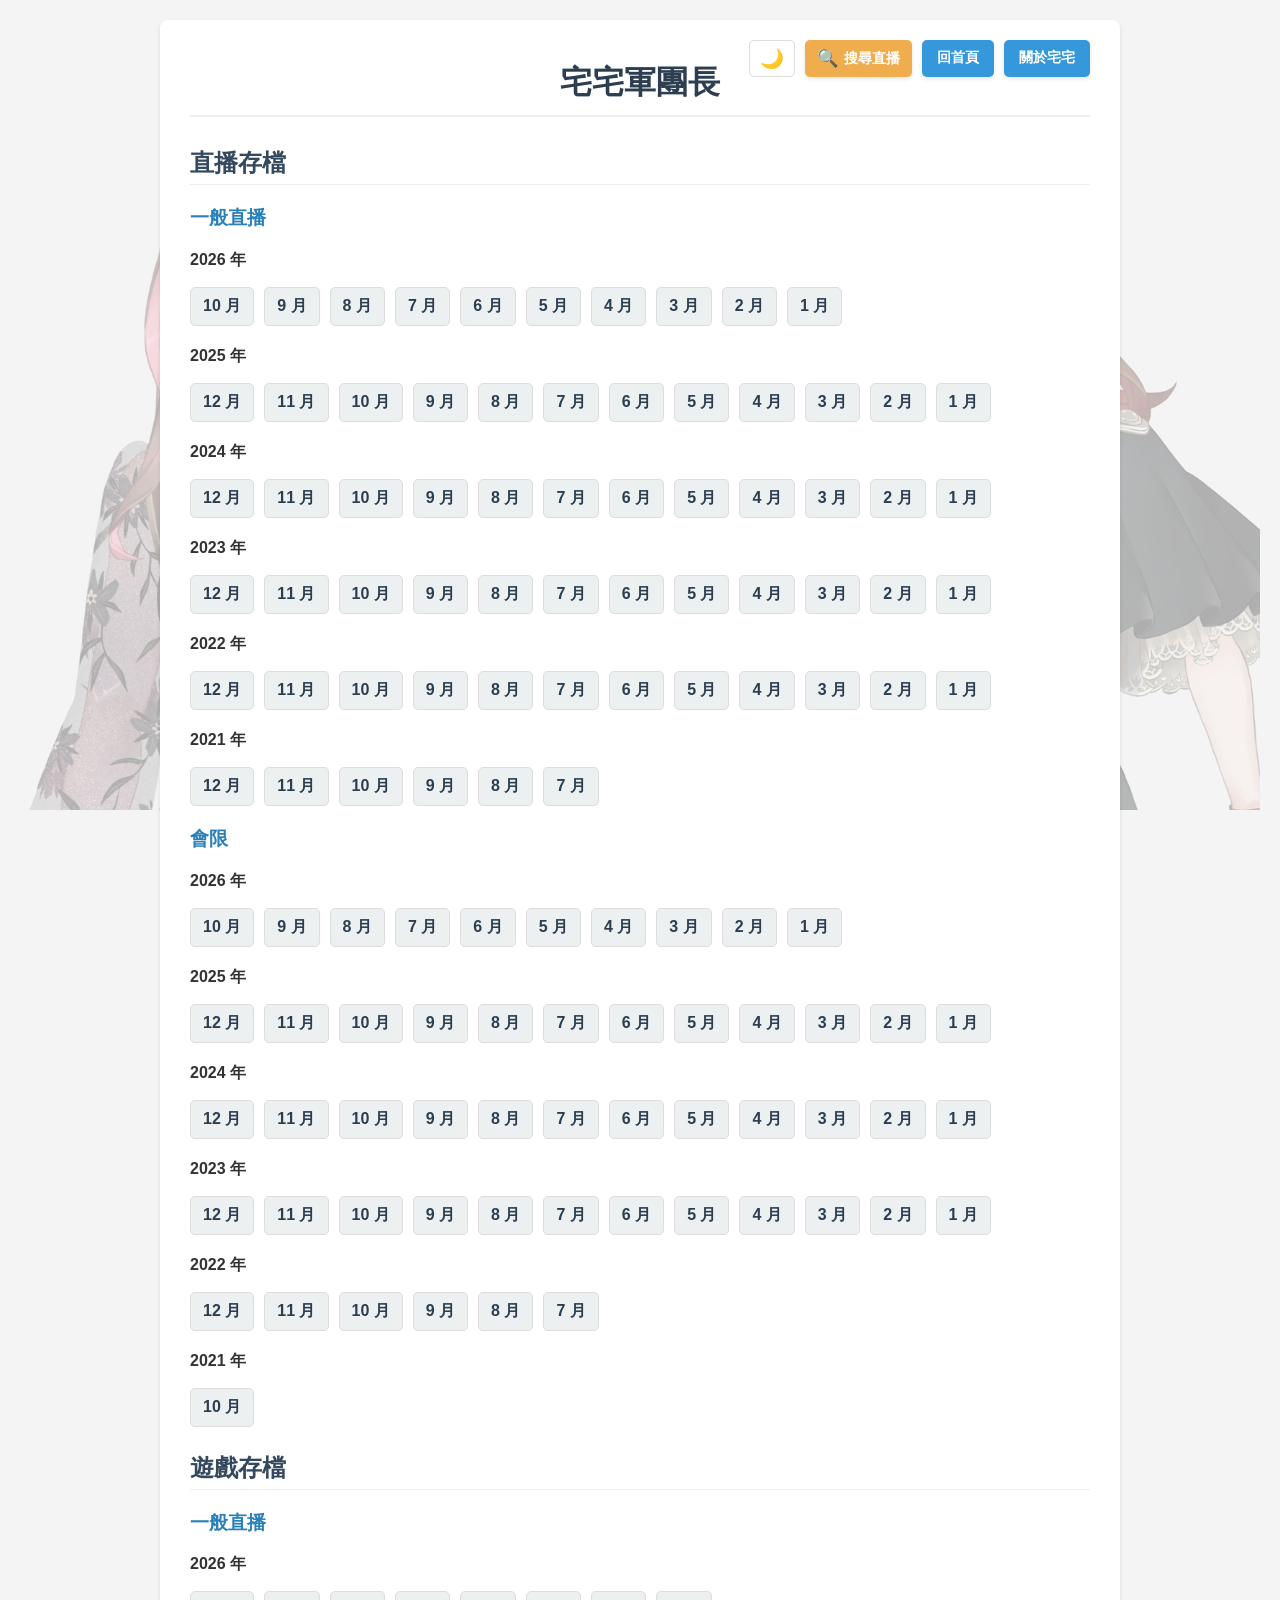
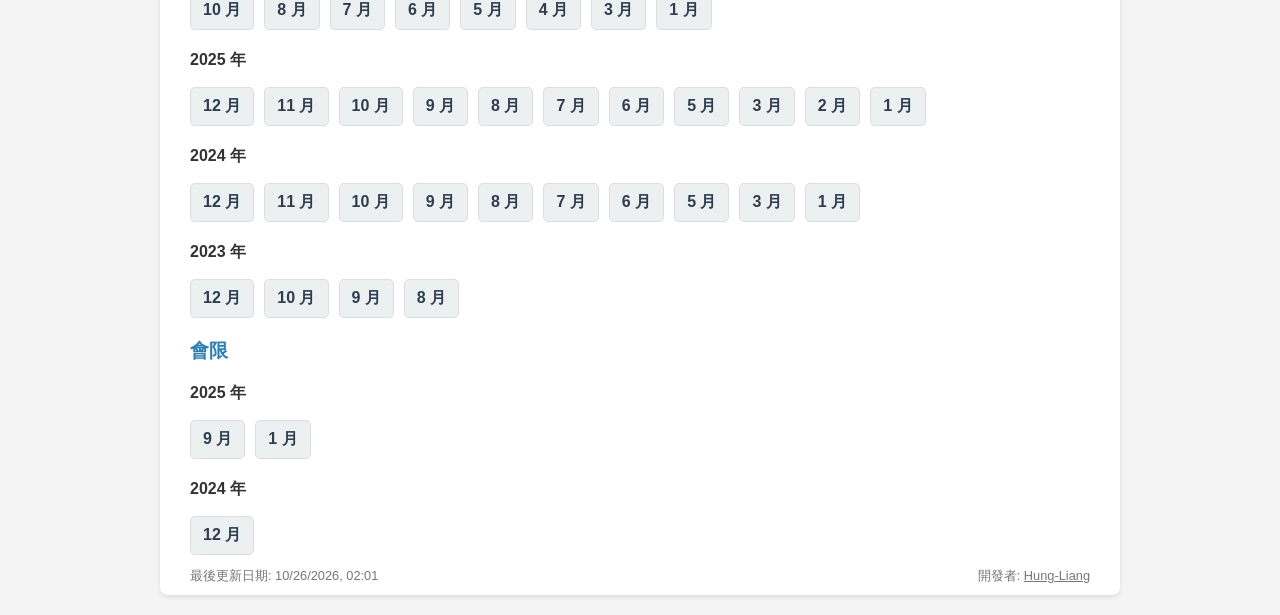
==== index.html @ 2aac68b9 "🐞 fix(update): store last update time with timezone and show it in local time - Write last_update as" ====
<!doctype html>
<html>
  <head>
    <script
      async
      src="https://www.googletagmanager.com/gtag/js?id=G-6486NPH5LD"
    ></script>
    <script>
      window.dataLayer = window.dataLayer || [];
      function gtag() {
        dataLayer.push(arguments);
      }
      gtag("js", new Date());

      gtag("config", "G-6486NPH5LD");
    </script>
    <meta charset="UTF-8" />
    <meta name="viewport" content="width=device-width, initial-scale=1.0" />
    <title>宅宅軍團長Youtube回顧</title>
    <meta
      name="description"
      content="包含宅宅軍團長最新的直播存檔、遊戲存檔與會限影音，支援關鍵字與標籤過濾，方便隨時追溯歷史內容。"
    />
    <meta property="og:title" content="宅宅軍團長Youtube回顧" />
    <meta
      property="og:description"
      content="包含宅宅軍團長最新的直播存檔、遊戲存檔與會限影音，支援關鍵字與標籤過濾，方便隨時追溯歷史內容。"
    />
    <meta property="og:type" content="website" />
    <meta
      property="og:url"
      content="https://hung-liang.github.io/chu-archive-website/index.html"
    />
    <meta
      property="og:image"
      content="https://hung-liang.github.io/chu-archive-website/asset/icon.jpg"
    />
    <meta name="twitter:card" content="summary" />
    <meta name="twitter:title" content="宅宅軍團長Youtube存檔" />
    <meta
      name="twitter:description"
      content="包含宅宅軍團長最新的直播存檔、遊戲存檔與會限影音，支援關鍵字與標籤過濾，方便隨時追溯歷史內容。"
    />
    <meta
      name="twitter:image"
      content="https://hung-liang.github.io/chu-archive-website/asset/icon.jpg"
    />
    <link rel="icon" href="./asset/icon.jpg" type="image/jpg" />
    <link rel="manifest" href="./manifest.json" />
    <meta name="theme-color" content="#333333" />
    <script src="./scripts/theme.js"></script>
    <script>
      if ("serviceWorker" in navigator) {
        window.addEventListener("load", () => {
          navigator.serviceWorker
            .register("./sw.js")
            .then((registration) => {
              console.log(
                "Service Worker registered with scope:",
                registration.scope,
              );
            })
            .catch((error) => {
              console.log("Service Worker registration failed:", error);
            });
        });
      }
    </script>
    <style>
      body {
        font-family: Arial, sans-serif;
        margin: 20px;
        background-color: #f4f4f4;
        color: #333;
      }
      .container {
        max-width: 960px;
        margin: 0 auto;
        background-color: #fff;
        padding: 20px 30px;
        border-radius: 8px;
        box-shadow: 0 2px 4px rgba(0, 0, 0, 0.1);
        position: relative; /* For positioning absolute elements inside */
        min-height: calc(
          100vh - 40px
        ); /* Ensure container is tall enough for footer positioning */
        box-sizing: border-box; /* Include padding in height calculation */
      }
      h1 {
        color: #2c3e50;
        text-align: center;
        margin-bottom: 30px;
        border-bottom: 2px solid #eee;
        padding-bottom: 10px;
      }
      h2 {
        /* Category titles like "宅宅軍團長直播存檔" */
        color: #34495e;
        margin-top: 25px;
        padding-bottom: 5px;
        border-bottom: 1px solid #eee;
      }
      h3 {
        /* Sub-category titles like "一般直播", "會限" */
        color: #2980b9;
        margin-top: 15px;
      }
      ul {
        list-style: none;
        padding: 0;
        margin-bottom: 20px;
        display: flex; /* Make months horizontal */
        flex-wrap: wrap; /* Allow wrapping */
        gap: 10px; /* Space between months */
      }
      li {
        background-color: #ecf0f1;
        border: 1px solid #ddd;
        border-radius: 5px;
        padding: 8px 12px;
        transition: background-color 0.3s ease;
      }
      li:hover {
        background-color: #dbe3e7;
      }
      a {
        text-decoration: none;
        color: #2c3e50;
        font-weight: bold;
      }
      a:hover {
        color: #3498db;
      }

      /* Styles for top-right and bottom-right elements */
      .top-right-buttons {
        position: absolute;
        top: 20px;
        right: 30px;
        display: flex;
        gap: 10px;
      }
      .action-button {
        display: inline-block;
        padding: 8px 15px;
        background-color: #3498db;
        color: white;
        text-decoration: none;
        border-radius: 5px;
        transition:
          background-color 0.3s ease,
          transform 0.2s ease;
        font-weight: bold;
        box-shadow: 0 2px 4px rgba(0, 0, 0, 0.1);
        font-size: 0.9em; /* Smaller font for buttons */
      }
      .action-button:hover {
        background-color: #2980b9;
        transform: translateY(-2px);
      }
      .action-button:active {
        transform: translateY(0);
        box-shadow: 0 1px 2px rgba(0, 0, 0, 0.2);
      }

      /* Search Button Specific Styles */
      .search-button {
        background-color: #f0ad4e; /* 橘色系 */
        color: white;
        border: none;
        border-radius: 5px;
        padding: 8px 12px;
        cursor: pointer;
        transition:
          background-color 0.3s ease,
          transform 0.2s ease;
        font-weight: bold;
        box-shadow: 0 2px 4px rgba(0, 0, 0, 0.1);
        font-size: 0.9em;
        display: flex;
        align-items: center;
        justify-content: center;
        gap: 5px;
      }
      .search-button:hover {
        background-color: #ec971f;
        transform: translateY(-2px);
      }
      .search-button:active {
        transform: translateY(0);
        box-shadow: 0 1px 2px rgba(0, 0, 0, 0.2);
      }
      .search-button .icon {
        font-size: 1.2em; /* 放大鏡圖示大小 */
      }
      /* Search Input Pop-up Styles */
      #search-popup-overlay {
        display: none; /* Hidden by default */
        position: fixed;
        top: 0;
        left: 0;
        width: 100%;
        height: 100%;
        background: rgba(0, 0, 0, 0.6);
        z-index: 100;
        justify-content: center;
        align-items: center;
      }
      #search-popup-content {
        background: #fff;
        padding: 25px;
        border-radius: 8px;
        box-shadow: 0 5px 15px rgba(0, 0, 0, 0.3);
        text-align: center;
        width: 90%;
        max-width: 400px;
        position: relative;
      }
      #search-popup-content input {
        width: calc(100% - 20px);
        padding: 10px;
        margin-bottom: 15px;
        border: 1px solid #ddd;
        border-radius: 5px;
        font-size: 1em;
      }
      #search-popup-content button {
        padding: 10px 20px;
        background-color: #3498db;
        color: white;
        border: none;
        border-radius: 5px;
        cursor: pointer;
        transition: background-color 0.3s ease;
      }
      #search-popup-content button:hover {
        background-color: #2980b9;
      }
      #close-search-popup {
        position: absolute;
        top: 10px;
        right: 15px;
        font-size: 1.5em;
        cursor: pointer;
        color: #aaa;
      }
      #close-search-popup:hover {
        color: #333;
      }

      /* Footer styles */
      .footer-info {
        position: absolute;
        bottom: 10px;
        left: 50%;
        transform: translateX(-50%);
        width: calc(100% - 60px); /* Adjust width to fit container padding */
        display: flex;
        justify-content: space-between;
        align-items: center;
        font-size: 0.8em;
        color: #777;
      }
      .developer-info {
        flex-grow: 1;
        text-align: right; /* Changed from left to right */
      }
      .last-update-info {
        flex-grow: 1;
        text-align: left; /* Changed from center to left */
      }
      .developer-info a,
      .last-update-info a {
        color: #777;
        text-decoration: underline;
        font-weight: normal;
      }
      .developer-info a:hover,
      .last-update-info a:hover {
        color: #333;
      }

      /* New styles for left and right images */
      .side-image {
        position: fixed; /* Fixed position relative to viewport */
        top: 50%; /* Center vertically */
        transform: translateY(-50%); /* Adjust for vertical centering */
        z-index: -1; /* Send behind other content */
        opacity: 0.3; /* Make them semi-transparent */
        max-height: 80vh; /* Limit height for responsiveness */
        width: auto; /* Maintain aspect ratio */
      }
      .side-image.left {
        left: 20px; /* Position from left */
      }
      .side-image.right {
        right: 20px; /* Position from right */
      }

      /* Responsive adjustments for smaller screens */
      @media (max-width: 1200px) {
        .side-image {
          opacity: 0.15; /* Make them even more transparent on smaller screens */
        }
      }

      @media (max-width: 992px) {
        .side-image {
          display: none; /* Hide images completely on very small screens to save space */
        }
      }

      /* Skeleton Loading Styles */
      @keyframes skeleton-loading {
        0% {
          background-color: #e2e5e7;
        }
        100% {
          background-color: #f1f3f4;
        }
      }
      .skeleton-title {
        height: 30px;
        margin-top: 25px;
        margin-bottom: 15px;
        border-radius: 4px;
        animation: skeleton-loading 1s linear infinite alternate;
      }
      .skeleton-pill {
        width: 60px;
        height: 35px;
        border-radius: 5px;
        background-color: #e2e5e7;
        animation: skeleton-loading 1s linear infinite alternate;
      }
      .video-thumbnail-container {
        position: relative;
        display: inline-block;
        width: 100%;
      }
      .video-duration {
        position: absolute;
        bottom: 8px;
        right: 8px;
        background-color: rgba(0, 0, 0, 0.8);
        color: #fff;
        padding: 2px 5px;
        border-radius: 4px;
        font-size: 0.8em;
        font-weight: bold;
      }
      .video-view-count {
        font-size: 0.85em;
        color: #777;
        margin-top: 2px;
      }
      html.dark-mode .video-view-count {
        color: #aaa;
      }

      /* Theme Toggle Button */
      .theme-toggle-btn {
        display: flex;
        justify-content: center;
        align-items: center;
        padding: 5px 10px;
        background-color: transparent;
        color: inherit;
        border: 1px solid #ddd;
        border-radius: 5px;
        cursor: pointer;
        font-size: 1.2em;
        transition:
          background-color 0.3s ease,
          border-color 0.3s ease;
      }
      .theme-toggle-btn:hover {
        background-color: #f0f0f0;
      }
      /* Dark Mode Styles */
      html.dark-mode body {
        background-color: #121212;
        color: #e0e0e0;
      }
      html.dark-mode .container {
        background-color: #1e1e1e;
        box-shadow: 0 2px 4px rgba(0, 0, 0, 0.5);
      }
      html.dark-mode h1,
      html.dark-mode h2,
      html.dark-mode h3,
      html.dark-mode a {
        color: #e0e0e0;
        border-color: #333;
      }
      html.dark-mode h1 {
        border-bottom-color: #333;
      }
      html.dark-mode h2 {
        border-bottom-color: #333;
      }
      html.dark-mode a:hover {
        color: #3498db;
      }
      html.dark-mode li,
      html.dark-mode .video-item,
      html.dark-mode #search-popup-content,
      html.dark-mode .skeleton-card {
        background-color: #2c2c2c;
        border-color: #444;
        color: #e0e0e0;
      }
      html.dark-mode li:hover {
        background-color: #3a3a3a;
      }
      html.dark-mode .video-item .video-title {
        color: #e0e0e0;
      }
      html.dark-mode .video-item .video-meta,
      html.dark-mode .video-item .video-date {
        color: #aaa;
      }
      html.dark-mode .video-item .video-tags span {
        background-color: #444;
        color: #ddd;
      }
      html.dark-mode .video-item .video-tags span:hover {
        background-color: #555;
      }
      html.dark-mode input,
      html.dark-mode select {
        background-color: #2c2c2c;
        color: #e0e0e0;
        border: 1px solid #444;
      }
      html.dark-mode .skeleton-loading,
      html.dark-mode .skeleton-title,
      html.dark-mode .skeleton-pill,
      html.dark-mode .skeleton-image,
      html.dark-mode .skeleton-text {
        animation: skeleton-loading-dark 1s linear infinite alternate;
      }
      @keyframes skeleton-loading-dark {
        0% {
          background-color: #2c2c2c;
        }
        100% {
          background-color: #3a3a3a;
        }
      }
      html.dark-mode .theme-toggle-btn {
        border-color: #555;
        background-color: #3a3a3a;
        color: #e0e0e0;
      }
      html.dark-mode .theme-toggle-btn:hover {
        background-color: #555;
      }
      html.dark-mode .action-button,
      html.dark-mode .search-button,
      html.dark-mode .back-to-prev-button {
        box-shadow: 0 2px 4px rgba(0, 0, 0, 0.5);
      }
      html.dark-mode .side-image {
        opacity: 0.1; /* slightly darker for dark mode */
      }

      /* Mobile Responsive Optimizations */
      @media (max-width: 600px) {
        body {
          margin: 10px;
        }
        .container {
          padding: 15px 20px;
          min-height: calc(100vh - 20px);
        }
        .top-right-buttons {
          position: static;
          justify-content: center;
          margin-bottom: 20px;
          flex-wrap: wrap;
        }
        h1 {
          font-size: 1.5em;
          margin-bottom: 20px;
        }
        ul {
          gap: 15px;
        }
        li {
          padding: 12px 20px; /* Larger tap target */
          flex-grow: 1;
          text-align: center;
        }
        .footer-info {
          position: static;
          transform: none;
          width: 100%;
          flex-direction: column;
          gap: 10px;
          margin-top: 30px;
          text-align: center;
        }
        .last-update-info,
        .developer-info {
          text-align: center;
        }
      }
    </style>
  </head>
  <body>
    <img
      src="./asset/left_image.webp"
      alt="Left Decor Image"
      class="side-image left"
      width="764"
      height="1000"
    />
    <img
      src="./asset/right_image.webp"
      alt="Right Decor Image"
      class="side-image right"
      width="703"
      height="1000"
    />

    <div class="container">
      <div class="top-right-buttons">
        <button id="theme-toggle" class="theme-toggle-btn" title="切換深色模式">
          🌙
        </button>
        <button id="open-search-popup" class="search-button">
          <span class="icon">🔍</span> 搜尋直播
        </button>
        <a href="index.html" class="action-button">回首頁</a>
        <a
          href="https://portaly.cc/commanderotaku"
          target="_blank"
          class="action-button"
          >關於宅宅</a
        >
      </div>

      <h1>宅宅軍團長</h1>
      <div id="list">
        <!-- Skeleton Loaders -->
        <div class="skeleton-title" style="width: 30%"></div>
        <div
          class="skeleton-title"
          style="width: 15%; height: 20px; margin-top: 15px"
        ></div>
        <ul>
          <li class="skeleton-pill"></li>
          <li class="skeleton-pill"></li>
          <li class="skeleton-pill"></li>
        </ul>
        <div class="skeleton-title" style="width: 30%; margin-top: 40px"></div>
        <div
          class="skeleton-title"
          style="width: 15%; height: 20px; margin-top: 15px"
        ></div>
        <ul>
          <li class="skeleton-pill"></li>
          <li class="skeleton-pill"></li>
          <li class="skeleton-pill"></li>
        </ul>
      </div>

      <div class="footer-info">
        <div id="last-update-info" class="last-update-info">
          最後更新日期: 載入中...
        </div>
        <div class="developer-info">
          開發者:
          <a href="https://github.com/Hung-Liang" target="_blank">Hung-Liang</a>
        </div>
      </div>
    </div>

    <div id="search-popup-overlay">
      <div id="search-popup-content">
        <span id="close-search-popup">×</span>
        <h2>搜尋直播</h2>
        <input
          type="text"
          id="popup-search-input"
          placeholder="請輸入直播標題關鍵字"
        />
        <button id="perform-search-button">開始搜尋</button>
      </div>
    </div>

    <script>
      function escapeHtml(value) {
        return String(value)
          .replace(/&/g, "&amp;")
          .replace(/</g, "&lt;")
          .replace(/>/g, "&gt;")
          .replace(/"/g, "&quot;")
          .replace(/'/g, "&#39;");
      }

      fetch("data/index.json")
        .then((res) => res.json())
        .then((index) => {
          const container = document.getElementById("list");
          container.innerHTML = ""; // Clear skeleton loaders

          // Define the desired order of categories (Life first, then Gaming)
          const orderedCategories = ["life", "gaming"];

          // Iterate through categories in the specified order
          orderedCategories.forEach((category) => {
            // Check if the category actually exists in the index data
            if (!index[category]) {
              return; // Skip if category data is missing
            }

            const categoryTitle = document.createElement("h2");
            // Set category title based on category key
            if (category === "life") {
              categoryTitle.textContent = "直播存檔";
            } else if (category === "gaming") {
              categoryTitle.textContent = "遊戲存檔"; // Updated to match previous edits
            } else {
              categoryTitle.textContent = `${
                category.charAt(0).toUpperCase() + category.slice(1)
              }`; // Fallback for other categories
            }
            container.appendChild(categoryTitle);

            // Define the desired order of sub-categories (Normal first, then Member)
            const orderedSubCategories = ["normal", "member"];

            // Iterate through sub-categories in the specified order
            orderedSubCategories.forEach((sub_category) => {
              // Check if the sub_category actually exists under the current category
              if (!index[category][sub_category]) {
                return; // Skip if sub_category data is missing
              }

              const subCategoryTitle = document.createElement("h3");
              // Set sub-category title based on sub_category key
              if (sub_category === "normal") {
                subCategoryTitle.textContent = "一般直播";
              } else if (sub_category === "member") {
                subCategoryTitle.textContent = "會限";
              } else {
                subCategoryTitle.textContent = `${
                  sub_category.charAt(0).toUpperCase() + sub_category.slice(1)
                }`; // Fallback
              }
              container.appendChild(subCategoryTitle);

              const yearsData = index[category][sub_category];
              const years = Object.keys(yearsData).sort((a, b) => b - a); // Sort years descending

              years.forEach((year) => {
                const yearText = document.createElement("p"); // Use p tag for year for now, can be h4
                yearText.textContent = `${year} 年`;
                yearText.style.fontWeight = "bold";
                yearText.style.marginTop = "10px";
                container.appendChild(yearText);

                const ul = document.createElement("ul");
                yearsData[year]
                  .sort((a, b) => b - a) // Sort months descending
                  .forEach((month) => {
                    const li = document.createElement("li");
                    // Link to month.html, passing category and sub_category
                    li.innerHTML = `<a href="./pages/month.html?cat=${escapeHtml(category)}&sub=${escapeHtml(sub_category)}&y=${escapeHtml(year)}&m=${escapeHtml(month)}">${escapeHtml(month)} 月</a>`;
                    ul.appendChild(li);
                  });
                container.appendChild(ul);
              });
            });
          });
        })
        .catch((error) => {
          console.error("Error fetching index.json:", error);
          document.getElementById("list").textContent =
            "無法載入歷史資料，請稍後再試。";
        });

      document.addEventListener("DOMContentLoaded", () => {
        const openSearchButton = document.getElementById("open-search-popup");
        const searchPopupOverlay = document.getElementById(
          "search-popup-overlay",
        );
        const closeSearchPopup = document.getElementById("close-search-popup");
        const popupSearchInput = document.getElementById("popup-search-input");
        const performSearchButton = document.getElementById(
          "perform-search-button",
        );
        const lastUpdateInfo = document.getElementById("last-update-info");

        function formatLastUpdate(value) {
          // Older data has no timezone; it was written in UTC by GitHub Actions
          const hasTimezone = /(Z|[+-]\d{2}:?\d{2})$/i.test(value);
          const date = new Date(hasTimezone ? value : value.replace(" ", "T") + "Z");
          if (isNaN(date)) {
            return value;
          }
          return date.toLocaleString(undefined, {
            year: "numeric",
            month: "2-digit",
            day: "2-digit",
            hour: "2-digit",
            minute: "2-digit",
            hour12: false,
          });
        }

        // 載入最後更新日期
        fetch("data/last_update.json")
          .then((res) => {
            if (!res.ok) {
              throw new Error(`HTTP error! status: ${res.status}`);
            }
            return res.json();
          })
          .then((data) => {
            if (data && data.last_update) {
              lastUpdateInfo.textContent = `最後更新日期: ${formatLastUpdate(data.last_update)}`;
            } else {
              lastUpdateInfo.textContent = "最後更新日期: 無法載入";
            }
          })
          .catch((error) => {
            console.error("Error fetching last_update.json:", error);
            lastUpdateInfo.textContent = "最後更新日期: 載入失敗";
          });

        openSearchButton.addEventListener("click", () => {
          searchPopupOverlay.style.display = "flex";
          popupSearchInput.focus();
        });

        closeSearchPopup.addEventListener("click", () => {
          searchPopupOverlay.style.display = "none";
          popupSearchInput.value = "";
        });

        searchPopupOverlay.addEventListener("click", (event) => {
          if (event.target === searchPopupOverlay) {
            searchPopupOverlay.style.display = "none";
            popupSearchInput.value = "";
          }
        });

        function triggerSearch() {
          const query = popupSearchInput.value.trim();
          if (query) {
            window.location.href = `./pages/search_results.html?query=${encodeURIComponent(
              query,
            )}`;
          } else {
            // 使用自訂訊息框替代 alert
            const messageBox = document.createElement("div");
            messageBox.style.cssText = `
                position: fixed;
                top: 50%;
                left: 50%;
                transform: translate(-50%, -50%);
                background-color: white;
                padding: 20px;
                border-radius: 8px;
                box-shadow: 0 4px 8px rgba(0,0,0,0.2);
                z-index: 1000;
                text-align: center;
            `;
            messageBox.innerHTML = `
                <p>請輸入搜尋關鍵字！</p>
                <button onclick="this.parentNode.remove()" style="padding: 8px 15px; background-color: #3498db; color: white; border: none; border-radius: 5px; cursor: pointer;">確定</button>
            `;
            document.body.appendChild(messageBox);
          }
        }

        performSearchButton.addEventListener("click", triggerSearch);

        popupSearchInput.addEventListener("keypress", (event) => {
          if (event.key === "Enter") {
            triggerSearch();
          }
        });
      });
    </script>
  </body>
</html>
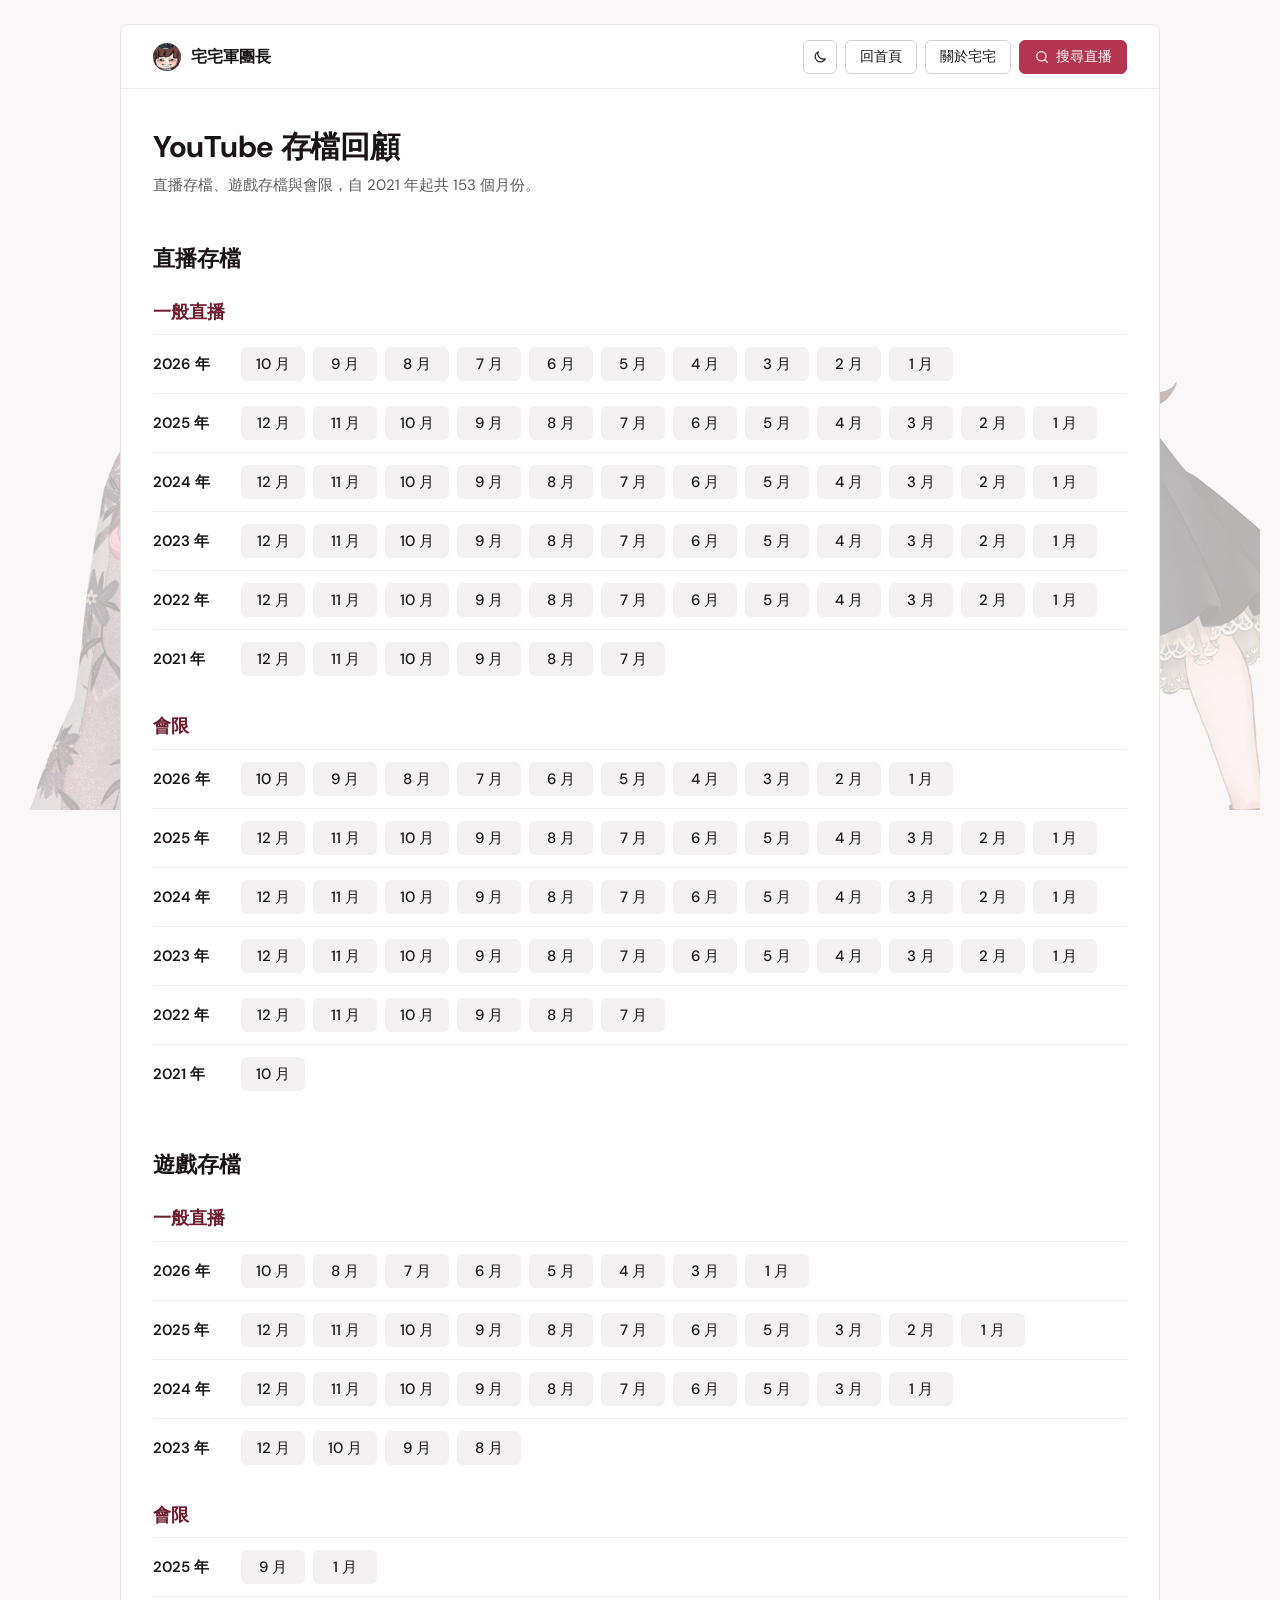
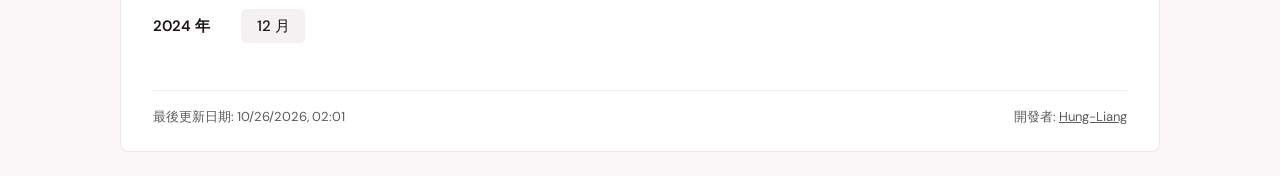
==== commit 44d42297: "🌈 style(ui): restyle pages with design tokens and a rose accent theme - Move duplicated per-page CSS" ====
--- a/index.html
+++ b/index.html
@@ -66,444 +66,72 @@
         });
       }
     </script>
+    <link rel="preconnect" href="https://fonts.googleapis.com" />
+    <link rel="preconnect" href="https://fonts.gstatic.com" crossorigin />
+    <link
+      href="https://fonts.googleapis.com/css2?family=DM+Sans:wght@400;500;600;700&display=swap"
+      rel="stylesheet"
+    />
+    <link rel="stylesheet" href="./styles/main.css" />
     <style>
-      body {
-        font-family: Arial, sans-serif;
-        margin: 20px;
-        background-color: #f4f4f4;
-        color: #333;
-      }
-      .container {
-        max-width: 960px;
-        margin: 0 auto;
-        background-color: #fff;
-        padding: 20px 30px;
-        border-radius: 8px;
-        box-shadow: 0 2px 4px rgba(0, 0, 0, 0.1);
-        position: relative; /* For positioning absolute elements inside */
-        min-height: calc(
-          100vh - 40px
-        ); /* Ensure container is tall enough for footer positioning */
-        box-sizing: border-box; /* Include padding in height calculation */
-      }
-      h1 {
-        color: #2c3e50;
-        text-align: center;
-        margin-bottom: 30px;
-        border-bottom: 2px solid #eee;
-        padding-bottom: 10px;
-      }
-      h2 {
-        /* Category titles like "宅宅軍團長直播存檔" */
-        color: #34495e;
-        margin-top: 25px;
-        padding-bottom: 5px;
-        border-bottom: 1px solid #eee;
-      }
-      h3 {
-        /* Sub-category titles like "一般直播", "會限" */
-        color: #2980b9;
-        margin-top: 15px;
+      /* Month index: one row per year, the year label beside its months */
+      .year-row {
+        display: grid;
+        grid-template-columns: 72px 1fr;
+        align-items: start;
+        gap: 16px;
+        padding: 12px 0;
+        border-top: 1px solid var(--rule);
+      }
+      .year-label {
+        margin: 0;
+        line-height: var(--control-height);
+        font-weight: 600;
+        font-variant-numeric: tabular-nums;
       }
       ul {
         list-style: none;
         padding: 0;
-        margin-bottom: 20px;
-        display: flex; /* Make months horizontal */
-        flex-wrap: wrap; /* Allow wrapping */
-        gap: 10px; /* Space between months */
-      }
-      li {
-        background-color: #ecf0f1;
-        border: 1px solid #ddd;
-        border-radius: 5px;
-        padding: 8px 12px;
-        transition: background-color 0.3s ease;
-      }
-      li:hover {
-        background-color: #dbe3e7;
-      }
-      a {
-        text-decoration: none;
-        color: #2c3e50;
-        font-weight: bold;
-      }
-      a:hover {
-        color: #3498db;
-      }
-
-      /* Styles for top-right and bottom-right elements */
-      .top-right-buttons {
-        position: absolute;
-        top: 20px;
-        right: 30px;
+        margin: 0;
         display: flex;
-        gap: 10px;
-      }
-      .action-button {
-        display: inline-block;
-        padding: 8px 15px;
-        background-color: #3498db;
-        color: white;
-        text-decoration: none;
-        border-radius: 5px;
-        transition:
-          background-color 0.3s ease,
-          transform 0.2s ease;
-        font-weight: bold;
-        box-shadow: 0 2px 4px rgba(0, 0, 0, 0.1);
-        font-size: 0.9em; /* Smaller font for buttons */
-      }
-      .action-button:hover {
-        background-color: #2980b9;
-        transform: translateY(-2px);
-      }
-      .action-button:active {
-        transform: translateY(0);
-        box-shadow: 0 1px 2px rgba(0, 0, 0, 0.2);
-      }
-
-      /* Search Button Specific Styles */
-      .search-button {
-        background-color: #f0ad4e; /* 橘色系 */
-        color: white;
-        border: none;
-        border-radius: 5px;
-        padding: 8px 12px;
-        cursor: pointer;
-        transition:
-          background-color 0.3s ease,
-          transform 0.2s ease;
-        font-weight: bold;
-        box-shadow: 0 2px 4px rgba(0, 0, 0, 0.1);
-        font-size: 0.9em;
-        display: flex;
+        flex-wrap: wrap;
+        gap: 8px;
+      }
+      li a {
+        display: inline-flex;
         align-items: center;
         justify-content: center;
-        gap: 5px;
-      }
-      .search-button:hover {
-        background-color: #ec971f;
-        transform: translateY(-2px);
-      }
-      .search-button:active {
-        transform: translateY(0);
-        box-shadow: 0 1px 2px rgba(0, 0, 0, 0.2);
-      }
-      .search-button .icon {
-        font-size: 1.2em; /* 放大鏡圖示大小 */
-      }
-      /* Search Input Pop-up Styles */
-      #search-popup-overlay {
-        display: none; /* Hidden by default */
-        position: fixed;
-        top: 0;
-        left: 0;
-        width: 100%;
-        height: 100%;
-        background: rgba(0, 0, 0, 0.6);
-        z-index: 100;
-        justify-content: center;
-        align-items: center;
-      }
-      #search-popup-content {
-        background: #fff;
-        padding: 25px;
-        border-radius: 8px;
-        box-shadow: 0 5px 15px rgba(0, 0, 0, 0.3);
-        text-align: center;
-        width: 90%;
-        max-width: 400px;
-        position: relative;
-      }
-      #search-popup-content input {
-        width: calc(100% - 20px);
-        padding: 10px;
-        margin-bottom: 15px;
-        border: 1px solid #ddd;
-        border-radius: 5px;
-        font-size: 1em;
-      }
-      #search-popup-content button {
-        padding: 10px 20px;
-        background-color: #3498db;
-        color: white;
-        border: none;
-        border-radius: 5px;
-        cursor: pointer;
-        transition: background-color 0.3s ease;
-      }
-      #search-popup-content button:hover {
-        background-color: #2980b9;
-      }
-      #close-search-popup {
-        position: absolute;
-        top: 10px;
-        right: 15px;
-        font-size: 1.5em;
-        cursor: pointer;
-        color: #aaa;
-      }
-      #close-search-popup:hover {
-        color: #333;
-      }
-
-      /* Footer styles */
-      .footer-info {
-        position: absolute;
-        bottom: 10px;
-        left: 50%;
-        transform: translateX(-50%);
-        width: calc(100% - 60px); /* Adjust width to fit container padding */
-        display: flex;
-        justify-content: space-between;
-        align-items: center;
-        font-size: 0.8em;
-        color: #777;
-      }
-      .developer-info {
-        flex-grow: 1;
-        text-align: right; /* Changed from left to right */
-      }
-      .last-update-info {
-        flex-grow: 1;
-        text-align: left; /* Changed from center to left */
-      }
-      .developer-info a,
-      .last-update-info a {
-        color: #777;
-        text-decoration: underline;
-        font-weight: normal;
-      }
-      .developer-info a:hover,
-      .last-update-info a:hover {
-        color: #333;
-      }
-
-      /* New styles for left and right images */
-      .side-image {
-        position: fixed; /* Fixed position relative to viewport */
-        top: 50%; /* Center vertically */
-        transform: translateY(-50%); /* Adjust for vertical centering */
-        z-index: -1; /* Send behind other content */
-        opacity: 0.3; /* Make them semi-transparent */
-        max-height: 80vh; /* Limit height for responsiveness */
-        width: auto; /* Maintain aspect ratio */
-      }
-      .side-image.left {
-        left: 20px; /* Position from left */
-      }
-      .side-image.right {
-        right: 20px; /* Position from right */
-      }
-
-      /* Responsive adjustments for smaller screens */
-      @media (max-width: 1200px) {
-        .side-image {
-          opacity: 0.15; /* Make them even more transparent on smaller screens */
-        }
-      }
-
-      @media (max-width: 992px) {
-        .side-image {
-          display: none; /* Hide images completely on very small screens to save space */
-        }
-      }
-
-      /* Skeleton Loading Styles */
-      @keyframes skeleton-loading {
-        0% {
-          background-color: #e2e5e7;
-        }
-        100% {
-          background-color: #f1f3f4;
-        }
-      }
-      .skeleton-title {
-        height: 30px;
-        margin-top: 25px;
-        margin-bottom: 15px;
-        border-radius: 4px;
-        animation: skeleton-loading 1s linear infinite alternate;
-      }
-      .skeleton-pill {
-        width: 60px;
-        height: 35px;
-        border-radius: 5px;
-        background-color: #e2e5e7;
-        animation: skeleton-loading 1s linear infinite alternate;
-      }
-      .video-thumbnail-container {
-        position: relative;
-        display: inline-block;
-        width: 100%;
-      }
-      .video-duration {
-        position: absolute;
-        bottom: 8px;
-        right: 8px;
-        background-color: rgba(0, 0, 0, 0.8);
-        color: #fff;
-        padding: 2px 5px;
-        border-radius: 4px;
-        font-size: 0.8em;
-        font-weight: bold;
-      }
-      .video-view-count {
-        font-size: 0.85em;
-        color: #777;
-        margin-top: 2px;
-      }
-      html.dark-mode .video-view-count {
-        color: #aaa;
-      }
-
-      /* Theme Toggle Button */
-      .theme-toggle-btn {
-        display: flex;
-        justify-content: center;
-        align-items: center;
-        padding: 5px 10px;
-        background-color: transparent;
-        color: inherit;
-        border: 1px solid #ddd;
-        border-radius: 5px;
-        cursor: pointer;
-        font-size: 1.2em;
+        min-width: 64px;
+        height: var(--control-height);
+        padding: 0 12px;
+        box-sizing: border-box;
+        border-radius: var(--radius-control);
+        background-color: var(--raised);
+        font-weight: 500;
+        font-variant-numeric: tabular-nums;
         transition:
-          background-color 0.3s ease,
-          border-color 0.3s ease;
-      }
-      .theme-toggle-btn:hover {
-        background-color: #f0f0f0;
-      }
-      /* Dark Mode Styles */
-      html.dark-mode body {
-        background-color: #121212;
-        color: #e0e0e0;
-      }
-      html.dark-mode .container {
-        background-color: #1e1e1e;
-        box-shadow: 0 2px 4px rgba(0, 0, 0, 0.5);
-      }
-      html.dark-mode h1,
-      html.dark-mode h2,
-      html.dark-mode h3,
-      html.dark-mode a {
-        color: #e0e0e0;
-        border-color: #333;
-      }
-      html.dark-mode h1 {
-        border-bottom-color: #333;
-      }
-      html.dark-mode h2 {
-        border-bottom-color: #333;
-      }
-      html.dark-mode a:hover {
-        color: #3498db;
-      }
-      html.dark-mode li,
-      html.dark-mode .video-item,
-      html.dark-mode #search-popup-content,
-      html.dark-mode .skeleton-card {
-        background-color: #2c2c2c;
-        border-color: #444;
-        color: #e0e0e0;
-      }
-      html.dark-mode li:hover {
-        background-color: #3a3a3a;
-      }
-      html.dark-mode .video-item .video-title {
-        color: #e0e0e0;
-      }
-      html.dark-mode .video-item .video-meta,
-      html.dark-mode .video-item .video-date {
-        color: #aaa;
-      }
-      html.dark-mode .video-item .video-tags span {
-        background-color: #444;
-        color: #ddd;
-      }
-      html.dark-mode .video-item .video-tags span:hover {
-        background-color: #555;
-      }
-      html.dark-mode input,
-      html.dark-mode select {
-        background-color: #2c2c2c;
-        color: #e0e0e0;
-        border: 1px solid #444;
-      }
-      html.dark-mode .skeleton-loading,
-      html.dark-mode .skeleton-title,
-      html.dark-mode .skeleton-pill,
-      html.dark-mode .skeleton-image,
-      html.dark-mode .skeleton-text {
-        animation: skeleton-loading-dark 1s linear infinite alternate;
-      }
-      @keyframes skeleton-loading-dark {
-        0% {
-          background-color: #2c2c2c;
-        }
-        100% {
-          background-color: #3a3a3a;
-        }
-      }
-      html.dark-mode .theme-toggle-btn {
-        border-color: #555;
-        background-color: #3a3a3a;
-        color: #e0e0e0;
-      }
-      html.dark-mode .theme-toggle-btn:hover {
-        background-color: #555;
-      }
-      html.dark-mode .action-button,
-      html.dark-mode .search-button,
-      html.dark-mode .back-to-prev-button {
-        box-shadow: 0 2px 4px rgba(0, 0, 0, 0.5);
-      }
-      html.dark-mode .side-image {
-        opacity: 0.1; /* slightly darker for dark mode */
-      }
-
-      /* Mobile Responsive Optimizations */
+          background-color 0.15s ease,
+          color 0.15s ease;
+      }
+      li a:hover {
+        background-color: var(--accent-soft);
+        color: var(--accent-ink);
+      }
+      #list > ul {
+        margin-top: 8px;
+      }
+
       @media (max-width: 600px) {
-        body {
-          margin: 10px;
-        }
-        .container {
-          padding: 15px 20px;
-          min-height: calc(100vh - 20px);
-        }
-        .top-right-buttons {
-          position: static;
-          justify-content: center;
-          margin-bottom: 20px;
-          flex-wrap: wrap;
-        }
-        h1 {
-          font-size: 1.5em;
-          margin-bottom: 20px;
-        }
-        ul {
-          gap: 15px;
+        .year-row {
+          grid-template-columns: 1fr;
+          gap: 8px;
         }
         li {
-          padding: 12px 20px; /* Larger tap target */
           flex-grow: 1;
-          text-align: center;
         }
-        .footer-info {
-          position: static;
-          transform: none;
+        li a {
           width: 100%;
-          flex-direction: column;
-          gap: 10px;
-          margin-top: 30px;
-          text-align: center;
-        }
-        .last-update-info,
-        .developer-info {
-          text-align: center;
+          height: 44px; /* Larger tap target */
         }
       }
     </style>
@@ -525,26 +153,43 @@
     />
 
     <div class="container">
-      <div class="top-right-buttons">
-        <button id="theme-toggle" class="theme-toggle-btn" title="切換深色模式">
-          🌙
-        </button>
-        <button id="open-search-popup" class="search-button">
-          <span class="icon">🔍</span> 搜尋直播
-        </button>
-        <a href="index.html" class="action-button">回首頁</a>
-        <a
-          href="https://portaly.cc/commanderotaku"
-          target="_blank"
-          class="action-button"
-          >關於宅宅</a
-        >
+      <header class="top-bar">
+        <div class="top-bar-start">
+          <a href="index.html" class="brand">
+            <img src="./asset/icon.jpg" alt="" width="28" height="28" />
+            宅宅軍團長
+          </a>
+        </div>
+        <div class="top-bar-actions">
+          <button
+            id="theme-toggle"
+            class="theme-toggle-btn"
+            title="切換深色模式"
+            aria-label="切換深色模式"
+          ></button>
+          <a href="index.html" class="action-button">回首頁</a>
+          <a
+            href="https://portaly.cc/commanderotaku"
+            target="_blank"
+            class="action-button"
+            >關於宅宅</a
+          >
+          <button id="open-search-popup" class="search-button">
+            <svg class="icon" viewBox="0 0 24 24" fill="none" stroke="currentColor" stroke-width="1.75" stroke-linecap="round" aria-hidden="true"><circle cx="11" cy="11" r="7" /><path d="m20 20-3.5-3.5" /></svg>
+            搜尋直播
+          </button>
+        </div>
+      </header>
+
+      <div class="page-title">
+        <h1>YouTube 存檔回顧</h1>
+        <p id="archive-summary" class="page-subtitle">
+          直播存檔、遊戲存檔與會限，依月份整理。
+        </p>
       </div>
-
-      <h1>宅宅軍團長</h1>
       <div id="list">
         <!-- Skeleton Loaders -->
-        <div class="skeleton-title" style="width: 30%"></div>
+        <div class="skeleton-title" style="width: 30%; margin-top: 48px"></div>
         <div
           class="skeleton-title"
           style="width: 15%; height: 20px; margin-top: 15px"
@@ -554,7 +199,7 @@
           <li class="skeleton-pill"></li>
           <li class="skeleton-pill"></li>
         </ul>
-        <div class="skeleton-title" style="width: 30%; margin-top: 40px"></div>
+        <div class="skeleton-title" style="width: 30%; margin-top: 48px"></div>
         <div
           class="skeleton-title"
           style="width: 15%; height: 20px; margin-top: 15px"
@@ -579,14 +224,14 @@
 
     <div id="search-popup-overlay">
       <div id="search-popup-content">
-        <span id="close-search-popup">×</span>
+        <span id="close-search-popup" role="button" aria-label="關閉">×</span>
         <h2>搜尋直播</h2>
         <input
           type="text"
           id="popup-search-input"
           placeholder="請輸入直播標題關鍵字"
         />
-        <button id="perform-search-button">開始搜尋</button>
+        <button id="perform-search-button" class="search-button">開始搜尋</button>
       </div>
     </div>
 
@@ -656,11 +301,13 @@
               const years = Object.keys(yearsData).sort((a, b) => b - a); // Sort years descending
 
               years.forEach((year) => {
+                const yearRow = document.createElement("div");
+                yearRow.className = "year-row";
                 const yearText = document.createElement("p"); // Use p tag for year for now, can be h4
+                yearText.className = "year-label";
                 yearText.textContent = `${year} 年`;
-                yearText.style.fontWeight = "bold";
-                yearText.style.marginTop = "10px";
-                container.appendChild(yearText);
+                yearRow.appendChild(yearText);
+                container.appendChild(yearRow);
 
                 const ul = document.createElement("ul");
                 yearsData[year]
@@ -671,15 +318,30 @@
                     li.innerHTML = `<a href="./pages/month.html?cat=${escapeHtml(category)}&sub=${escapeHtml(sub_category)}&y=${escapeHtml(year)}&m=${escapeHtml(month)}">${escapeHtml(month)} 月</a>`;
                     ul.appendChild(li);
                   });
-                container.appendChild(ul);
+                yearRow.appendChild(ul);
               });
             });
           });
+
+          let monthCount = 0;
+          let firstYear = Infinity;
+          Object.values(index).forEach((subCategories) => {
+            Object.values(subCategories).forEach((yearsData) => {
+              Object.entries(yearsData).forEach(([year, months]) => {
+                monthCount += months.length;
+                firstYear = Math.min(firstYear, Number(year));
+              });
+            });
+          });
+          if (monthCount > 0) {
+            document.getElementById("archive-summary").textContent =
+              `直播存檔、遊戲存檔與會限，自 ${firstYear} 年起共 ${monthCount} 個月份。`;
+          }
         })
         .catch((error) => {
           console.error("Error fetching index.json:", error);
-          document.getElementById("list").textContent =
-            "無法載入歷史資料，請稍後再試。";
+          document.getElementById("list").innerHTML =
+            "<p class='list-message error'>無法載入歷史資料，請稍後再試。</p>";
         });
 
       document.addEventListener("DOMContentLoaded", () => {
@@ -757,21 +419,10 @@
           } else {
             // 使用自訂訊息框替代 alert
             const messageBox = document.createElement("div");
-            messageBox.style.cssText = `
-                position: fixed;
-                top: 50%;
-                left: 50%;
-                transform: translate(-50%, -50%);
-                background-color: white;
-                padding: 20px;
-                border-radius: 8px;
-                box-shadow: 0 4px 8px rgba(0,0,0,0.2);
-                z-index: 1000;
-                text-align: center;
-            `;
+            messageBox.className = "message-box";
             messageBox.innerHTML = `
                 <p>請輸入搜尋關鍵字！</p>
-                <button onclick="this.parentNode.remove()" style="padding: 8px 15px; background-color: #3498db; color: white; border: none; border-radius: 5px; cursor: pointer;">確定</button>
+                <button class="search-button" onclick="this.parentNode.remove()">確定</button>
             `;
             document.body.appendChild(messageBox);
           }
--- a/styles/main.css
+++ b/styles/main.css
@@ -0,0 +1,609 @@
+/* Design tokens (accent-ladder style; the accent is the rose of the channel icon) */
+:root {
+  --ground: #fbf6f7;
+  --surface: #ffffff;
+  --raised: #f4f1f2;
+  --border: #ebe5e7;
+  --rule: #f2eef0;
+  --control: #d6cfd2;
+  --text: #1a1416;
+  --muted: #5f5a5c;
+  --accent: #b3354f;
+  --accent-hover: #962a41;
+  --accent-soft: #fcf0f3;
+  --accent-track: #f6d9e0;
+  --accent-ink: #6e1c2f;
+  --negative: #c4242a;
+  --primary-ink: #ffffff;
+  --overlay: rgba(20, 12, 15, 0.55);
+
+  --radius-card: 8px;
+  --radius-control: 6px;
+  --radius-chip: 4px;
+  --gap: 24px;
+  --pad: 32px;
+  --control-height: 34px;
+
+  --font: "DM Sans", "Noto Sans TC", "PingFang TC", "Microsoft JhengHei", system-ui, sans-serif;
+  --fs-title: 30px;
+  --fs-section: 18px;
+  --fs-body: 15px;
+  --fs-small: 13px;
+}
+
+html.dark-mode {
+  --ground: #000000;
+  --surface: #111111;
+  --raised: #1f1f1f;
+  --border: #2e2e2e;
+  --rule: #1f1f1f;
+  --control: #444444;
+  --text: #ffffff;
+  --muted: #b4b4b4;
+  --accent: #e07a90;
+  --accent-hover: #ea96a8;
+  --accent-soft: #2a1a1f;
+  --accent-track: #3a2329;
+  --accent-ink: #f2b6c3;
+  --negative: #e5566f;
+  --primary-ink: #1a0a0f;
+  --overlay: rgba(0, 0, 0, 0.7);
+  color-scheme: dark;
+}
+
+/* Base */
+body {
+  margin: 0;
+  font-family: var(--font);
+  font-size: var(--fs-body);
+  line-height: 1.6;
+  background-color: var(--ground);
+  color: var(--text);
+}
+
+.container {
+  max-width: 1040px;
+  margin: 24px auto;
+  padding: 0 var(--pad) 96px;
+  background-color: var(--surface);
+  border: 1px solid var(--border);
+  border-radius: var(--radius-card);
+  position: relative; /* For positioning the footer inside */
+  min-height: calc(100vh - 48px);
+  box-sizing: border-box; /* Include padding in height calculation */
+}
+
+a {
+  color: var(--text);
+  text-decoration: none;
+}
+
+a:hover {
+  color: var(--accent);
+}
+
+:focus-visible {
+  outline: 2px solid var(--accent);
+  outline-offset: 2px;
+}
+
+h1 {
+  font-size: var(--fs-title);
+  font-weight: 700;
+  line-height: 1.2;
+  letter-spacing: -0.01em;
+  margin: 0;
+}
+
+h2 {
+  font-size: 22px;
+  font-weight: 600;
+  line-height: 1.3;
+  margin: 48px 0 0;
+}
+
+h3 {
+  font-size: var(--fs-section);
+  font-weight: 600;
+  color: var(--accent-ink);
+  margin: 24px 0 8px;
+}
+
+.page-title {
+  margin: 40px 0 32px;
+}
+
+.page-subtitle {
+  margin: 8px 0 0;
+  color: var(--muted);
+}
+
+/* Top bar: wordmark on the left, actions on the right */
+.top-bar {
+  display: flex;
+  align-items: center;
+  justify-content: space-between;
+  gap: 16px;
+  min-height: 64px;
+  margin: 0 calc(-1 * var(--pad));
+  padding: 12px var(--pad);
+  border-bottom: 1px solid var(--rule);
+  box-sizing: border-box;
+}
+
+.top-bar-start,
+.top-bar-actions {
+  display: flex;
+  align-items: center;
+  gap: 8px;
+  flex-wrap: wrap;
+}
+
+.brand {
+  display: inline-flex;
+  align-items: center;
+  gap: 10px;
+  font-weight: 700;
+  font-size: 16px;
+}
+
+.brand img {
+  width: 28px;
+  height: 28px;
+  border-radius: 50%;
+}
+
+/* Buttons */
+.action-button,
+.back-to-prev-button,
+.search-button,
+.theme-toggle-btn {
+  display: inline-flex;
+  align-items: center;
+  justify-content: center;
+  gap: 6px;
+  height: var(--control-height);
+  padding: 0 14px;
+  box-sizing: border-box;
+  font: inherit;
+  font-size: 14px;
+  font-weight: 500;
+  border-radius: var(--radius-control);
+  cursor: pointer;
+  transition:
+    background-color 0.15s ease,
+    border-color 0.15s ease,
+    color 0.15s ease,
+    transform 0.1s ease;
+}
+
+.action-button,
+.back-to-prev-button,
+.theme-toggle-btn {
+  background-color: var(--surface);
+  color: var(--text);
+  border: 1px solid var(--control);
+}
+
+.action-button:hover,
+.back-to-prev-button:hover,
+.theme-toggle-btn:hover {
+  background-color: var(--accent-soft);
+  border-color: var(--accent-track);
+  color: var(--accent-ink);
+}
+
+.theme-toggle-btn {
+  width: var(--control-height);
+  padding: 0;
+}
+
+.search-button {
+  background-color: var(--accent);
+  color: var(--primary-ink);
+  border: 1px solid var(--accent);
+}
+
+.search-button:hover {
+  background-color: var(--accent-hover);
+  border-color: var(--accent-hover);
+}
+
+.action-button:active,
+.back-to-prev-button:active,
+.search-button:active,
+.theme-toggle-btn:active {
+  transform: translateY(1px);
+}
+
+.icon {
+  width: 16px;
+  height: 16px;
+  flex: none;
+}
+
+/* Form controls */
+input,
+select {
+  height: var(--control-height);
+  padding: 0 12px;
+  box-sizing: border-box;
+  font: inherit;
+  font-size: 14px;
+  color: var(--text);
+  background-color: var(--surface);
+  border: 1px solid var(--control);
+  border-radius: var(--radius-control);
+}
+
+input::placeholder {
+  color: var(--muted);
+}
+
+input:focus,
+select:focus {
+  outline: 2px solid var(--accent-track);
+  outline-offset: 0;
+  border-color: var(--accent);
+}
+
+/* Video grid and cards */
+.video-grid,
+#video-list.video-grid {
+  display: grid;
+  grid-template-columns: repeat(auto-fill, minmax(280px, 1fr));
+  gap: var(--gap);
+}
+
+.video-item {
+  display: flex;
+  flex-direction: column;
+  background-color: var(--surface);
+  border: 1px solid var(--border);
+  border-radius: var(--radius-card);
+  overflow: hidden;
+  transition: border-color 0.15s ease;
+}
+
+.video-item:hover {
+  border-color: var(--accent-track);
+}
+
+.video-item a {
+  display: block;
+  color: inherit;
+}
+
+.video-item a:hover .video-title {
+  color: var(--accent);
+}
+
+.video-thumbnail-container {
+  position: relative;
+  display: block;
+  width: 100%;
+  aspect-ratio: 16 / 9;
+  background-color: var(--raised);
+}
+
+.video-thumbnail-container img {
+  display: block;
+  width: 100%;
+  height: 100%;
+  object-fit: cover;
+}
+
+.video-duration {
+  position: absolute;
+  bottom: 8px;
+  right: 8px;
+  background-color: rgba(0, 0, 0, 0.8);
+  color: #fff;
+  padding: 1px 6px;
+  border-radius: var(--radius-chip);
+  font-size: 12px;
+  font-weight: 500;
+  font-variant-numeric: tabular-nums;
+}
+
+.video-item .video-title {
+  margin: 12px 16px 4px;
+  font-weight: 600;
+  line-height: 1.45;
+  color: var(--text);
+  display: -webkit-box;
+  -webkit-line-clamp: 2;
+  -webkit-box-orient: vertical;
+  overflow: hidden;
+  transition: color 0.15s ease;
+}
+
+.video-item .video-meta,
+.video-item .video-date,
+.video-view-count {
+  margin: 0 16px;
+  font-size: var(--fs-small);
+  color: var(--muted);
+  font-variant-numeric: tabular-nums;
+}
+
+.video-item .video-date {
+  margin-bottom: 12px;
+}
+
+.video-item .video-tags {
+  display: flex;
+  flex-wrap: wrap;
+  gap: 6px;
+  margin-top: auto;
+  padding: 0 16px 16px;
+}
+
+.video-item .video-tags span {
+  flex: none;
+  white-space: nowrap;
+  font-size: 12px;
+  line-height: 22px;
+  padding: 0 8px;
+  border-radius: var(--radius-chip);
+  background-color: var(--accent-soft);
+  color: var(--accent-ink);
+  cursor: pointer;
+  transition: background-color 0.15s ease;
+}
+
+.video-item .video-tags span:hover {
+  background-color: var(--accent-track);
+}
+
+/* Empty and error states inside a list */
+.list-message {
+  grid-column: 1 / -1;
+  margin: 24px 0;
+  padding: 24px;
+  border: 1px dashed var(--control);
+  border-radius: var(--radius-card);
+  color: var(--muted);
+}
+
+.list-message.error {
+  color: var(--negative);
+}
+
+/* Footer */
+.footer-info {
+  position: absolute;
+  bottom: 24px;
+  left: var(--pad);
+  right: var(--pad);
+  display: flex;
+  justify-content: space-between;
+  align-items: center;
+  gap: 16px;
+  padding-top: 16px;
+  border-top: 1px solid var(--rule);
+  font-size: var(--fs-small);
+  color: var(--muted);
+}
+
+.developer-info a,
+.last-update-info a {
+  color: var(--muted);
+  text-decoration: underline;
+}
+
+.developer-info a:hover,
+.last-update-info a:hover {
+  color: var(--accent);
+}
+
+/* Side images: the character art in the window margins */
+.side-image {
+  position: fixed; /* Fixed position relative to viewport */
+  top: 50%; /* Center vertically */
+  transform: translateY(-50%); /* Adjust for vertical centering */
+  z-index: -1; /* Send behind other content */
+  opacity: 0.3; /* Make them semi-transparent */
+  max-height: 80vh; /* Limit height for responsiveness */
+  width: auto; /* Maintain aspect ratio */
+}
+
+.side-image.left {
+  left: 20px;
+}
+
+.side-image.right {
+  right: 20px;
+}
+
+html.dark-mode .side-image {
+  opacity: 0.15;
+}
+
+/* Skeleton loading: flat bars at the size of the content they stand in for */
+@keyframes skeleton-loading {
+  0% {
+    background-color: var(--raised);
+  }
+  100% {
+    background-color: var(--rule);
+  }
+}
+
+.skeleton-title,
+.skeleton-pill,
+.skeleton-image,
+.skeleton-text {
+  background-color: var(--raised);
+  animation: skeleton-loading 1s linear infinite alternate;
+}
+
+.skeleton-title {
+  height: 28px;
+  margin-top: 24px;
+  margin-bottom: 16px;
+  border-radius: var(--radius-chip);
+}
+
+.skeleton-pill {
+  width: 64px;
+  height: var(--control-height);
+  border-radius: var(--radius-control);
+}
+
+.skeleton-card {
+  background-color: var(--surface);
+  border: 1px solid var(--border);
+  border-radius: var(--radius-card);
+  overflow: hidden;
+  height: 280px;
+}
+
+.skeleton-image {
+  aspect-ratio: 16 / 9;
+  width: 100%;
+}
+
+.skeleton-text {
+  height: 14px;
+  margin: 12px 16px;
+  border-radius: var(--radius-chip);
+}
+
+/* Search popup (a dialog, so it may carry a shadow) */
+#search-popup-overlay {
+  display: none; /* Hidden by default */
+  position: fixed;
+  inset: 0;
+  background: var(--overlay);
+  z-index: 100;
+  justify-content: center;
+  align-items: center;
+}
+
+#search-popup-content {
+  position: relative;
+  width: 90%;
+  max-width: 420px;
+  padding: 24px;
+  box-sizing: border-box;
+  background: var(--surface);
+  border: 1px solid var(--border);
+  border-radius: var(--radius-card);
+  box-shadow: 0 12px 32px rgba(0, 0, 0, 0.18);
+}
+
+#search-popup-content h2 {
+  margin: 0 0 16px;
+  font-size: var(--fs-section);
+}
+
+#search-popup-content input {
+  width: 100%;
+  margin-bottom: 16px;
+}
+
+#close-search-popup {
+  position: absolute;
+  top: 12px;
+  right: 12px;
+  width: 32px;
+  height: 32px;
+  display: flex;
+  align-items: center;
+  justify-content: center;
+  border-radius: var(--radius-control);
+  font-size: 22px;
+  line-height: 1;
+  color: var(--muted);
+  cursor: pointer;
+}
+
+#close-search-popup:hover {
+  background-color: var(--raised);
+  color: var(--text);
+}
+
+#perform-search-button {
+  width: 100%;
+}
+
+.message-box {
+  position: fixed;
+  top: 50%;
+  left: 50%;
+  transform: translate(-50%, -50%);
+  z-index: 1000;
+  padding: 20px 24px;
+  text-align: center;
+  background-color: var(--surface);
+  color: var(--text);
+  border: 1px solid var(--border);
+  border-radius: var(--radius-card);
+  box-shadow: 0 12px 32px rgba(0, 0, 0, 0.18);
+}
+
+.message-box p {
+  margin: 0 0 16px;
+}
+
+/* Responsive */
+@media (max-width: 1200px) {
+  .side-image {
+    opacity: 0.15;
+  }
+}
+
+@media (max-width: 992px) {
+  .side-image {
+    display: none; /* Hide images completely on very small screens to save space */
+  }
+}
+
+@media (max-width: 600px) {
+  :root {
+    --pad: 16px;
+    --fs-title: 24px;
+  }
+
+  .container {
+    margin: 0;
+    border: none;
+    border-radius: 0;
+    min-height: 100vh;
+    padding-bottom: 24px;
+  }
+
+  .top-bar {
+    flex-wrap: wrap;
+  }
+
+  .action-button,
+  .back-to-prev-button,
+  .search-button,
+  .theme-toggle-btn {
+    height: 40px;
+  }
+
+  .theme-toggle-btn {
+    width: 40px;
+  }
+
+  .page-title {
+    margin: 24px 0;
+  }
+
+  .video-grid,
+  #video-list.video-grid {
+    grid-template-columns: 1fr;
+    gap: 16px;
+  }
+
+  .footer-info {
+    position: static;
+    flex-direction: column;
+    gap: 8px;
+    margin-top: 40px;
+    text-align: center;
+  }
+}
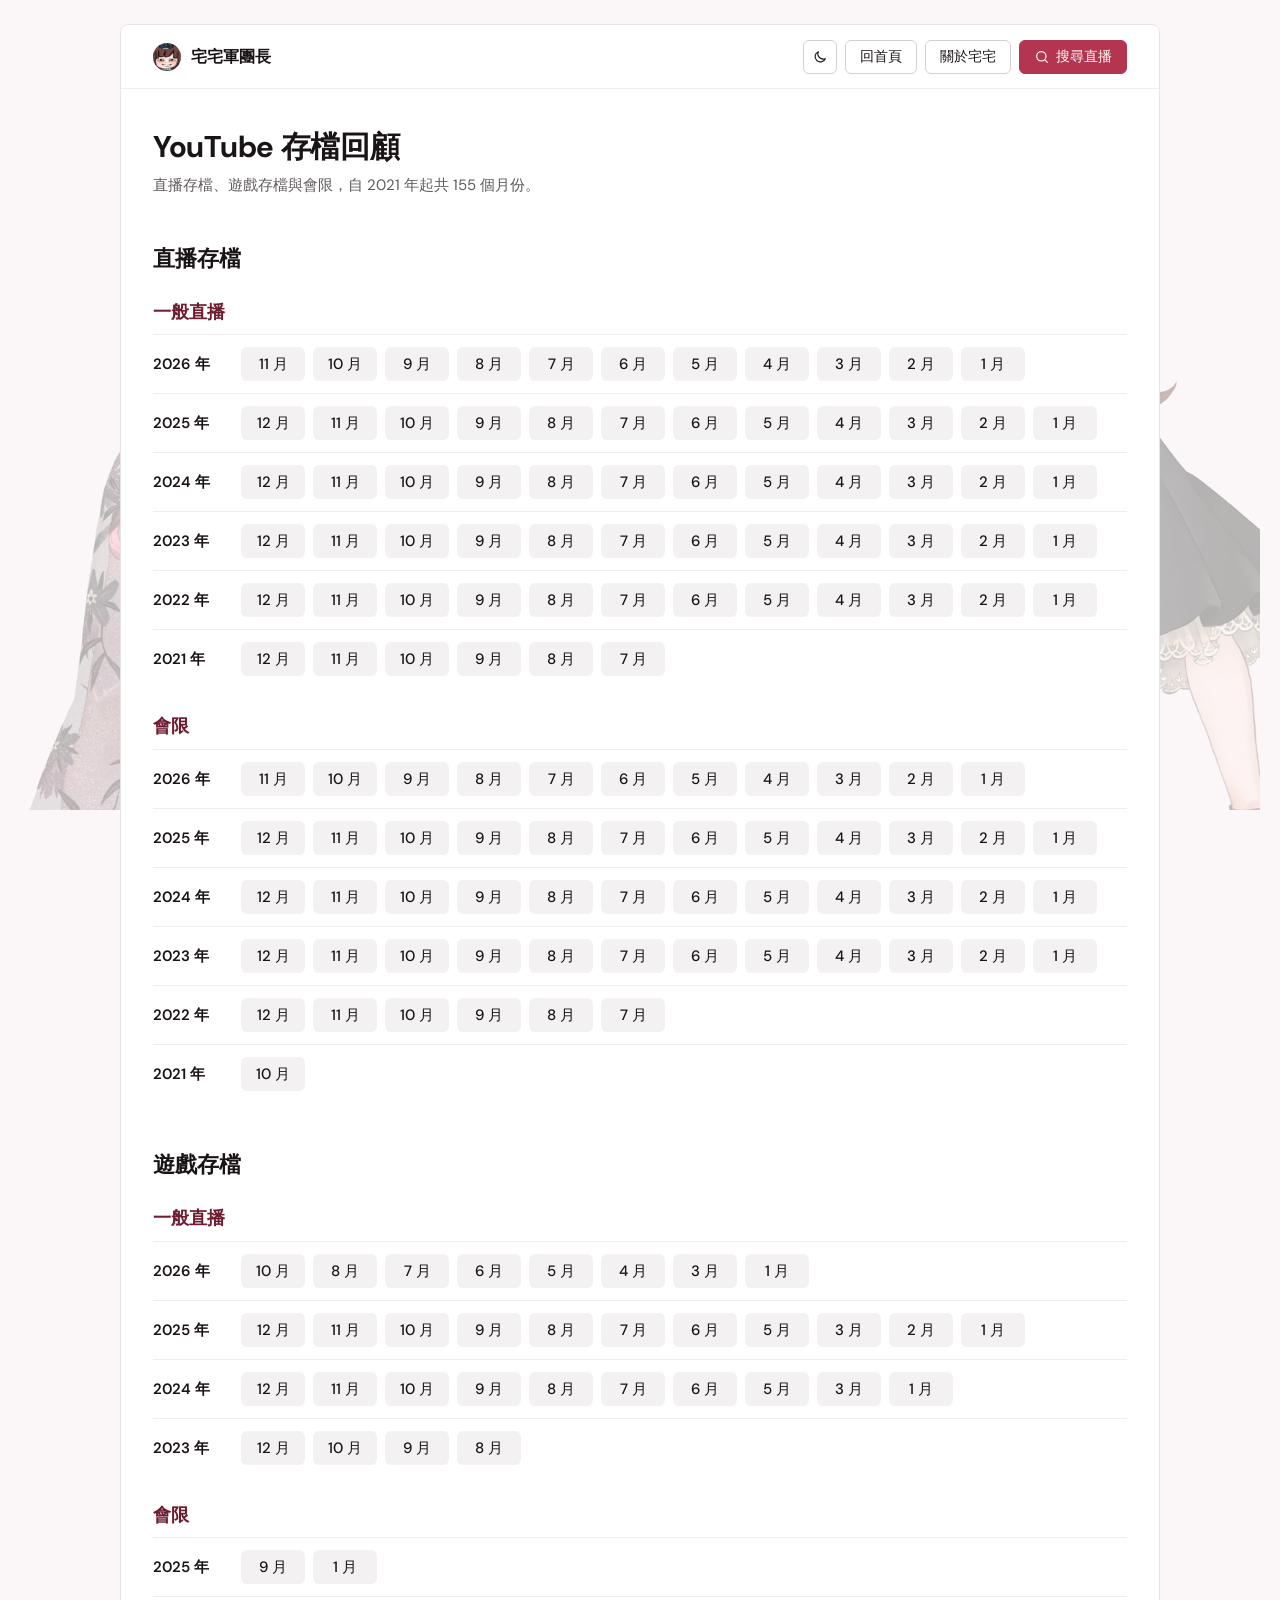
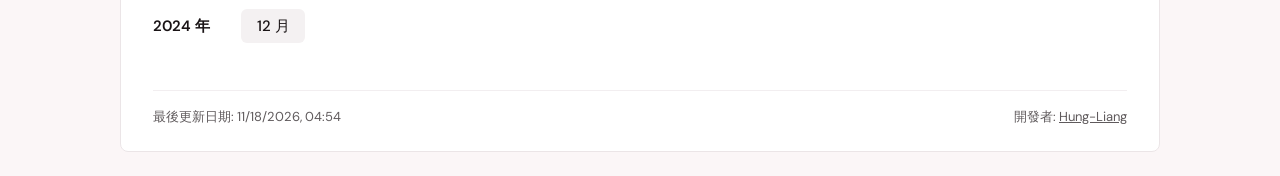
==== commit 2d517daf: "🦄 refactor(frontend): extract shared helpers into common.js - Move escapeHtml and formatLastUpdate i" ====
--- a/index.html
+++ b/index.html
@@ -235,16 +235,8 @@
       </div>
     </div>
 
+    <script src="./scripts/common.js"></script>
     <script>
-      function escapeHtml(value) {
-        return String(value)
-          .replace(/&/g, "&amp;")
-          .replace(/</g, "&lt;")
-          .replace(/>/g, "&gt;")
-          .replace(/"/g, "&quot;")
-          .replace(/'/g, "&#39;");
-      }
-
       fetch("data/index.json")
         .then((res) => res.json())
         .then((index) => {
@@ -356,23 +348,6 @@
         );
         const lastUpdateInfo = document.getElementById("last-update-info");
 
-        function formatLastUpdate(value) {
-          // Older data has no timezone; it was written in UTC by GitHub Actions
-          const hasTimezone = /(Z|[+-]\d{2}:?\d{2})$/i.test(value);
-          const date = new Date(hasTimezone ? value : value.replace(" ", "T") + "Z");
-          if (isNaN(date)) {
-            return value;
-          }
-          return date.toLocaleString(undefined, {
-            year: "numeric",
-            month: "2-digit",
-            day: "2-digit",
-            hour: "2-digit",
-            minute: "2-digit",
-            hour12: false,
-          });
-        }
-
         // 載入最後更新日期
         fetch("data/last_update.json")
           .then((res) => {
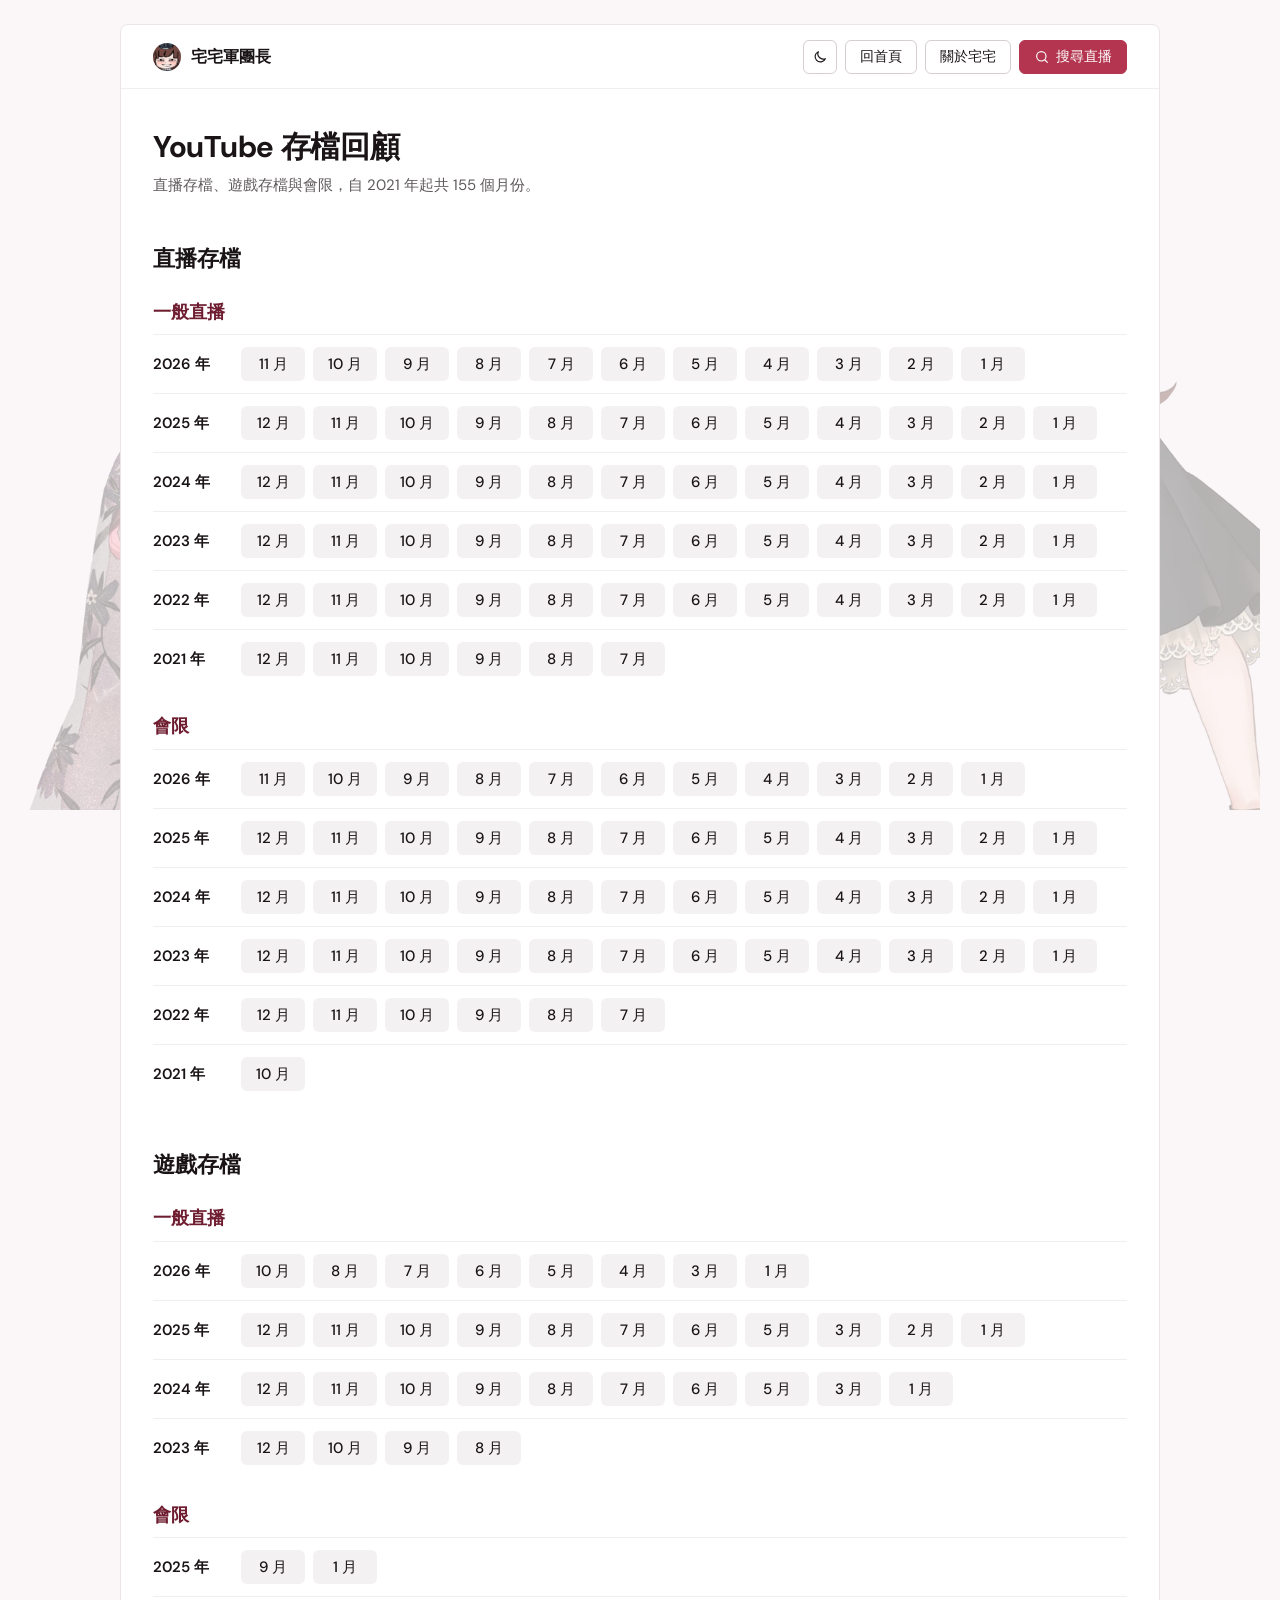
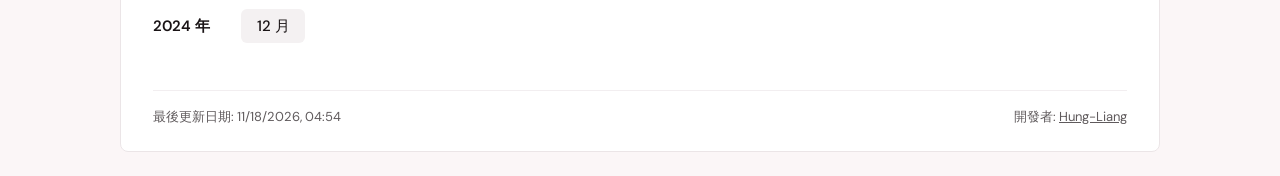
==== commit 34276242: "🐞 fix(frontend): correct month back link, early search and page language - Send the month page back " ====
--- a/index.html
+++ b/index.html
@@ -1,5 +1,5 @@
 <!doctype html>
-<html>
+<html lang="zh-Hant">
   <head>
     <script
       async
@@ -346,27 +346,9 @@
         const performSearchButton = document.getElementById(
           "perform-search-button",
         );
-        const lastUpdateInfo = document.getElementById("last-update-info");
 
         // 載入最後更新日期
-        fetch("data/last_update.json")
-          .then((res) => {
-            if (!res.ok) {
-              throw new Error(`HTTP error! status: ${res.status}`);
-            }
-            return res.json();
-          })
-          .then((data) => {
-            if (data && data.last_update) {
-              lastUpdateInfo.textContent = `最後更新日期: ${formatLastUpdate(data.last_update)}`;
-            } else {
-              lastUpdateInfo.textContent = "最後更新日期: 無法載入";
-            }
-          })
-          .catch((error) => {
-            console.error("Error fetching last_update.json:", error);
-            lastUpdateInfo.textContent = "最後更新日期: 載入失敗";
-          });
+        loadLastUpdate("data/last_update.json");
 
         openSearchButton.addEventListener("click", () => {
           searchPopupOverlay.style.display = "flex";
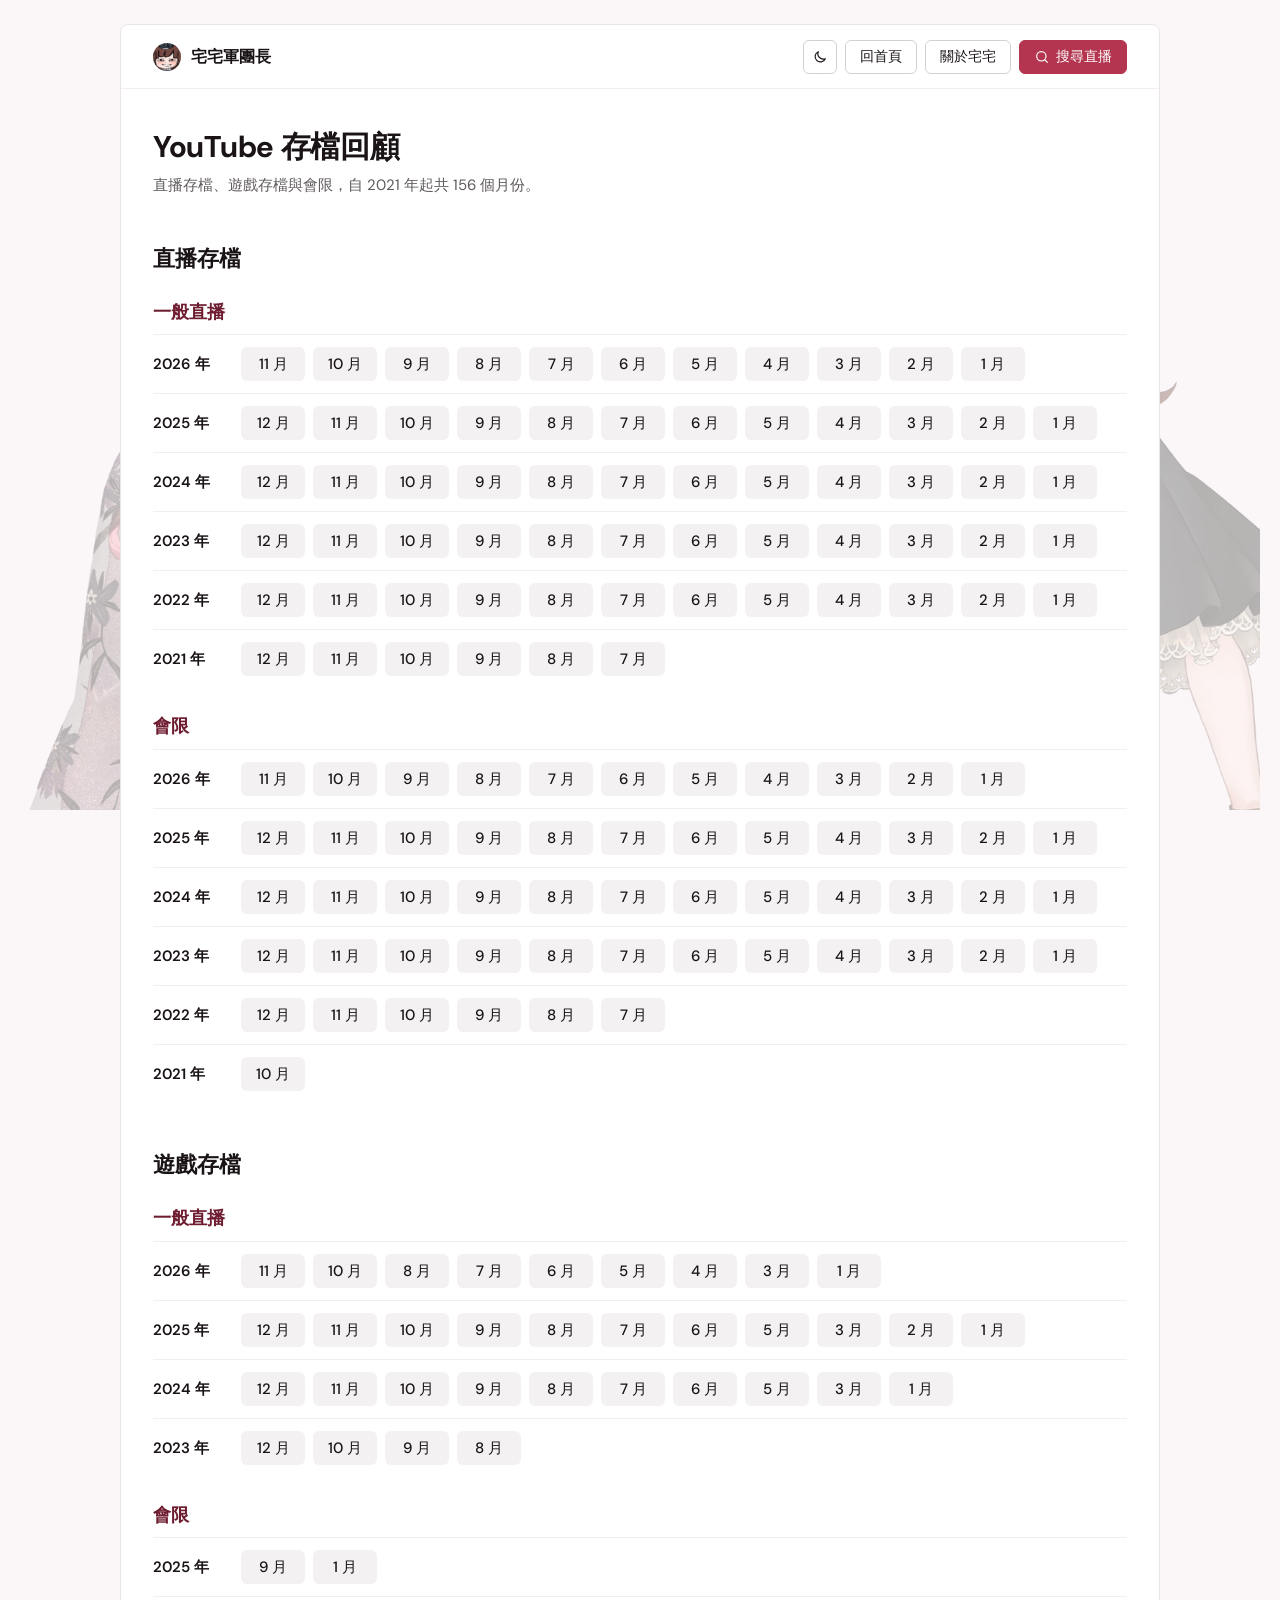
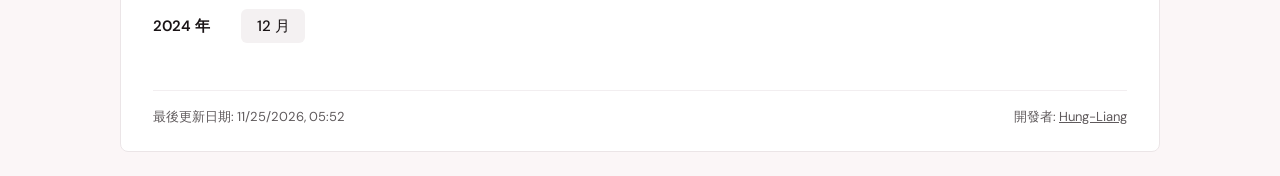
==== commit 5ca5dc13: "🦄 refactor(frontend): share category label maps" ====
--- a/index.html
+++ b/index.html
@@ -255,15 +255,7 @@
 
             const categoryTitle = document.createElement("h2");
             // Set category title based on category key
-            if (category === "life") {
-              categoryTitle.textContent = "直播存檔";
-            } else if (category === "gaming") {
-              categoryTitle.textContent = "遊戲存檔"; // Updated to match previous edits
-            } else {
-              categoryTitle.textContent = `${
-                category.charAt(0).toUpperCase() + category.slice(1)
-              }`; // Fallback for other categories
-            }
+            categoryTitle.textContent = CATEGORY_NAMES[category];
             container.appendChild(categoryTitle);
 
             // Define the desired order of sub-categories (Normal first, then Member)
@@ -278,15 +270,7 @@
 
               const subCategoryTitle = document.createElement("h3");
               // Set sub-category title based on sub_category key
-              if (sub_category === "normal") {
-                subCategoryTitle.textContent = "一般直播";
-              } else if (sub_category === "member") {
-                subCategoryTitle.textContent = "會限";
-              } else {
-                subCategoryTitle.textContent = `${
-                  sub_category.charAt(0).toUpperCase() + sub_category.slice(1)
-                }`; // Fallback
-              }
+              subCategoryTitle.textContent = SUB_CATEGORY_NAMES[sub_category];
               container.appendChild(subCategoryTitle);
 
               const yearsData = index[category][sub_category];
